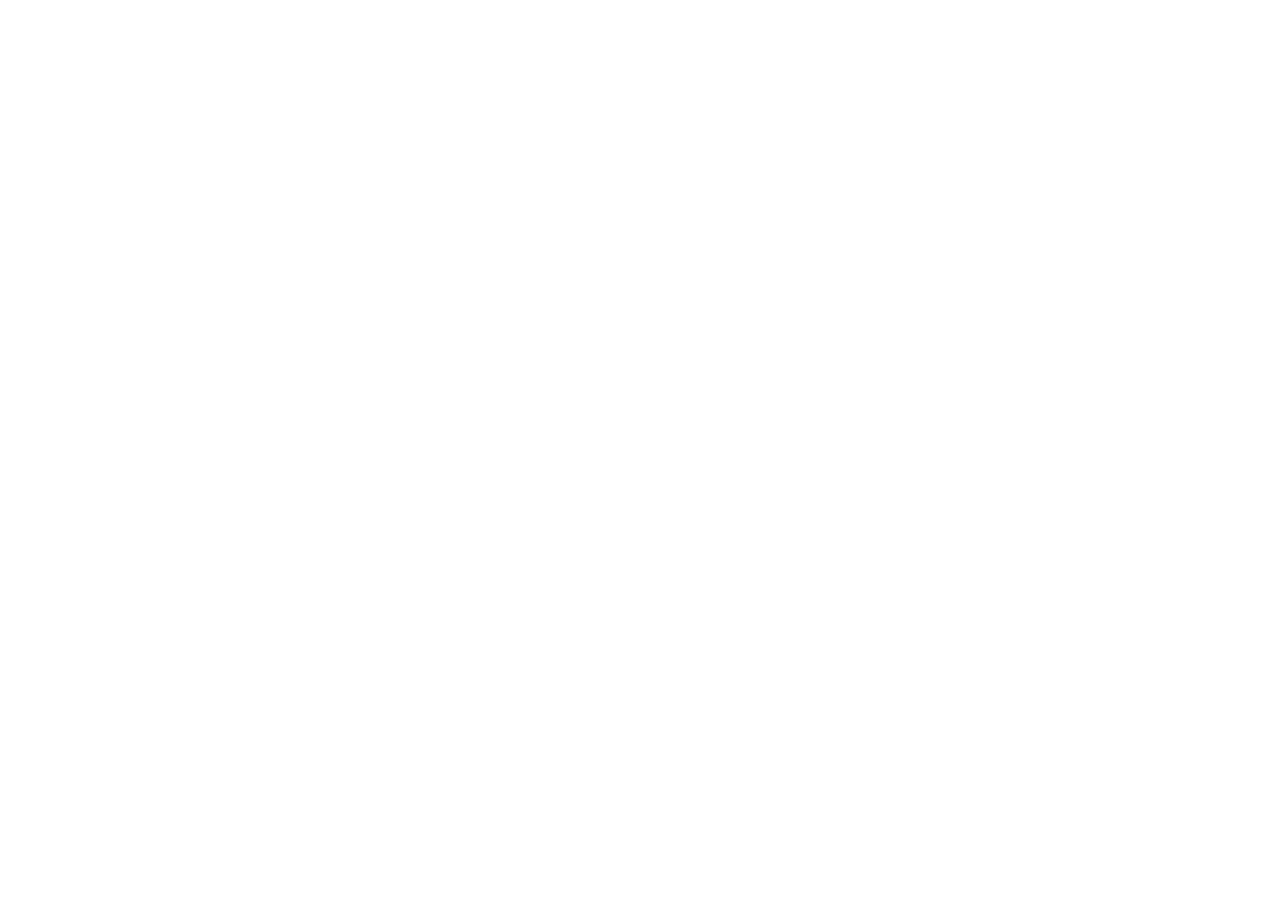
==== index.html @ e9344eed "shmuel" ====
<!DOCTYPE html>
<html lang="en">
<head>
    <meta charset="UTF-8">
    <meta name="viewport" content="width=, initial-scale=1.0">
    <title>Document</title>
    <link rel="stylesheet" href="style.css">
</head>
<body>
    <header>

    </header>
    <div class="container">
        

        
    </div>
    <script src="main.js"></script>
</body>
</html>
---- style.css ----
.card{
    height: 100px;
    width: 100px;
    background-color: aqua;
    margin-top: 5px;
}

.cardFlip{
    background-color: blueviolet;
    height: 100px;
    width: 100px;
    margin-top: 5px;
}
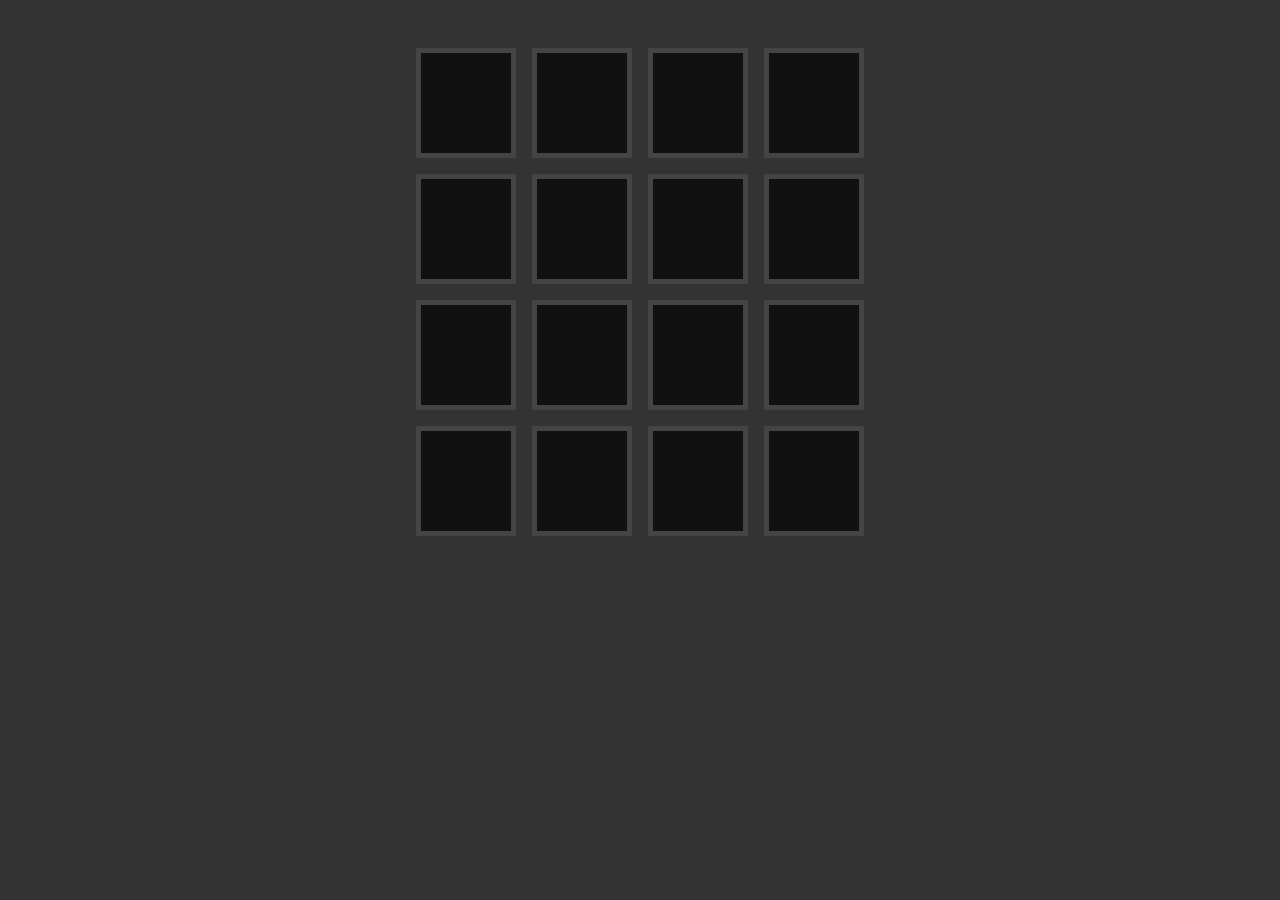
==== commit bdc49afb: "memory bord without features" ====
--- a/index.html
+++ b/index.html
@@ -2,19 +2,17 @@
 <html lang="en">
 <head>
     <meta charset="UTF-8">
-    <meta name="viewport" content="width=, initial-scale=1.0">
+    <meta name="viewport" content="width=device-width, initial-scale=1.0">
     <title>Document</title>
     <link rel="stylesheet" href="style.css">
 </head>
 <body>
-    <header>
-
-    </header>
-    <div class="container">
-        
-
+     
+    <div class="tiles">
         
     </div>
+    
+
     <script src="main.js"></script>
 </body>
 </html>--- a/style.css
+++ b/style.css
@@ -1,13 +1,20 @@
-.card{
-    height: 100px;
-    width: 100px;
-    background-color: aqua;
-    margin-top: 5px;
+body {
+	background: #333333;
+	margin: 0;
 }
 
-.cardFlip{
-    background-color: blueviolet;
-    height: 100px;
-    width: 100px;
-    margin-top: 5px;
-}+.tiles {
+	margin: 48px auto;
+	width: max-content;
+	display: grid;
+	grid-template-columns: repeat(4, 100px);
+	gap: 16px;
+	box-sizing: border-box;
+}
+
+.tile {
+	height: 100px;
+	background: #111111;
+	border: 5px solid #444444;
+	cursor: pointer;
+}
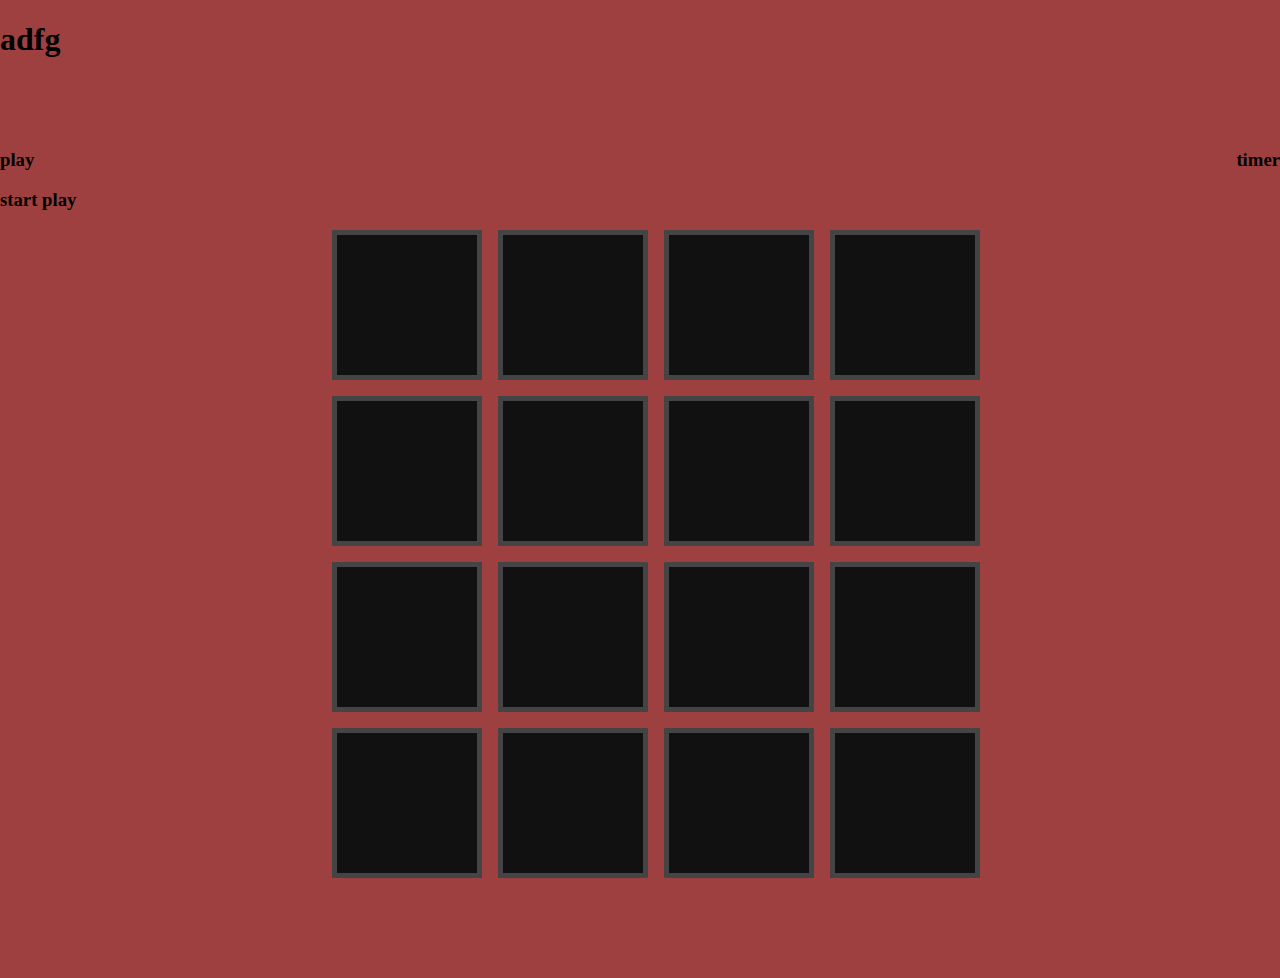
==== commit ec091c6f: "count moves" ====
--- a/index.html
+++ b/index.html
@@ -1,18 +1,39 @@
 <!DOCTYPE html>
 <html lang="en">
+
 <head>
     <meta charset="UTF-8">
     <meta name="viewport" content="width=device-width, initial-scale=1.0">
     <title>Document</title>
     <link rel="stylesheet" href="style.css">
 </head>
+
 <body>
-     
+    <div class="yu"><h1>adfg</h1>
+
+</div>
+    <div class="main">
+    
+    <div class="bord_result">
+       
+        <div id="win">
+            <h3> play</h3>
+        </div>
+        <div id="movs">
+            <h3>start play</h3>
+        </div>
+    </div>
+
+  
     <div class="tiles">
-        
+
     </div>
-    
 
+    <div id="timer">
+        <h3>timer</h3>
+    </div>
+</div>
     <script src="main.js"></script>
 </body>
+
 </html>--- a/style.css
+++ b/style.css
@@ -1,19 +1,27 @@
 body {
-	background: #333333;
+	background: #9f4040;
 	margin: 0;
+	overflow: hidden;
+	width: 100%;
+	display: grid;
+	grid-template-rows:130px 1fr;
+}
+.main{
+	display: flex;
 }
 
 .tiles {
-	margin: 48px auto;
+	/* grid-column:; */
+	margin: 100px auto;
 	width: max-content;
 	display: grid;
-	grid-template-columns: repeat(4, 100px);
+	grid-template-columns: repeat(4, 150px);
 	gap: 16px;
 	box-sizing: border-box;
 }
 
 .tile {
-	height: 100px;
+	height: 140px;
 	background: #111111;
 	border: 5px solid #444444;
 	cursor: pointer;
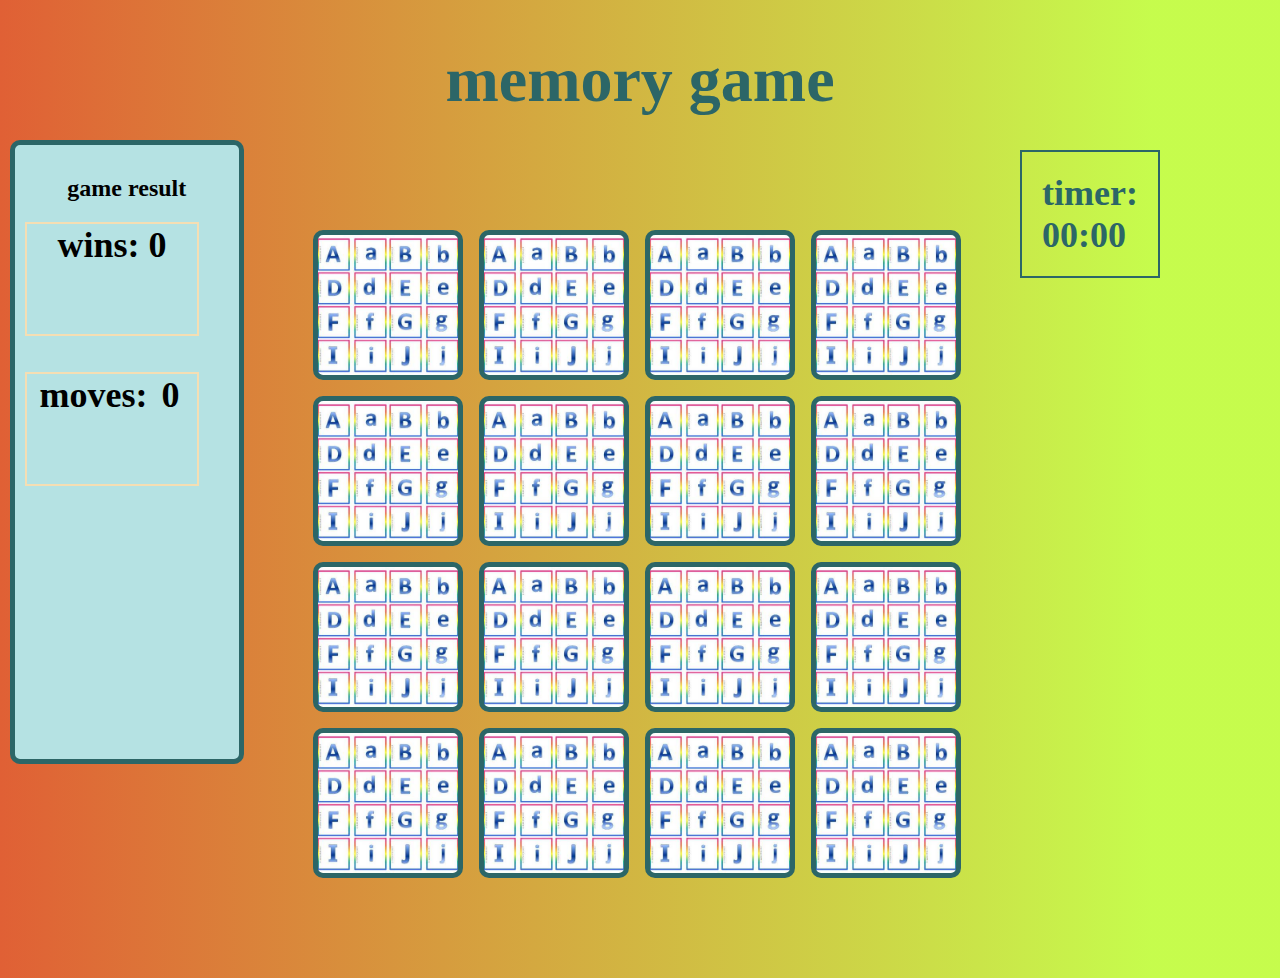
==== commit b9ab1bdd: "present project on Thursday" ====
--- a/index.html
+++ b/index.html
@@ -9,30 +9,35 @@
 </head>
 
 <body>
-    <div class="yu"><h1>adfg</h1>
+    <div class="yu">
+        <h1>memory game</h1>
 
-</div>
+    </div>
     <div class="main">
-    
-    <div class="bord_result">
-       
-        <div id="win">
-            <h3> play</h3>
+
+        <div class="bord_result">
+            <h2>game result</h2>
+            <div  >
+                <h3 class="item-result">wins:<span id="win" > 0</span></h3>
+            </div>
+            <div >
+                <h3 class="item-result">moves:<span id="movs"  > 0</span></h3>
+            </div>
+            <div>
+                <h4 id="gameover" ></h4>
+                 
+            </div>
         </div>
-        <div id="movs">
-            <h3>start play</h3>
+
+
+        <div class="tiles">
+
+        </div>
+
+        <div  class="name_time">
+            <h3 class="item-re"> timer: <br><span id="timer"  > 00:00 </span></h3>
         </div>
     </div>
-
-  
-    <div class="tiles">
-
-    </div>
-
-    <div id="timer">
-        <h3>timer</h3>
-    </div>
-</div>
     <script src="main.js"></script>
 </body>
 
--- a/style.css
+++ b/style.css
@@ -1,10 +1,29 @@
 body {
-	background: #9f4040;
+	background: rgb(224,96,53);
+	background: linear-gradient(90deg, rgba(224,96,53,1) 0%, rgba(196,252,70,0.9640231092436975) 90%);;
 	margin: 0;
 	overflow: hidden;
 	width: 100%;
 	display: grid;
 	grid-template-rows:130px 1fr;
+}
+.home{
+	background: rgb(224,96,53);
+	background: linear-gradient(90deg, rgba(224,96,53,1) 0%, rgba(196,252,70,0.9640231092436975) 90%);;
+	display: grid;
+	grid-template-rows:130px 1fr;
+
+}
+.div{
+	display: grid;
+	grid-template-columns:1fr 1fr;
+	grid-template-rows:1fr 1fr ;
+	color:rgb(44, 102, 103) ;
+	font-size: 50px;
+	text-align: center;
+	width: 100%; 
+	height: 150px; 
+	border: 2px solid (212, 34, 34);
 }
 .main{
 	display: flex;
@@ -12,17 +31,102 @@
 
 .tiles {
 	/* grid-column:; */
+	flex-grow: 2;
 	margin: 100px auto;
 	width: max-content;
 	display: grid;
 	grid-template-columns: repeat(4, 150px);
 	gap: 16px;
 	box-sizing: border-box;
+	justify-content: center;
 }
 
 .tile {
 	height: 140px;
-	background: #111111;
+	background-image:url("/bg.jpg") ;
+	background-size: contain;
+	border-radius: 10px;
+	 
+	border: 5px solid rgb(44, 102, 103);
+	cursor: pointer;
+}
+.bc{
+	height: 140px;
+	background-color: antiquewhite ;
+	background-size: contain;
+	 
+	
 	border: 5px solid #444444;
 	cursor: pointer;
 }
+
+#timer{
+	flex-grow: 1;
+}
+
+.bord_result{
+	background-color: rgb(181, 226, 227) ;
+	flex-grow: 0.5;
+	border: 5px solid rgb(44, 102, 103);
+	padding: 10px;
+	margin:  10px;
+	border-radius: 10px;
+	height: 70%;
+	
+ 
+}
+
+.bord_result div{
+	 
+	margin: auto;
+}
+
+#win{
+	
+}
+h1 {
+	text-align: center;
+	color: rgb(44, 102, 103);
+	font-size: 64px;
+}
+
+#movs{
+	margin: 5px;
+}
+.item-result{
+	border: 2px solid wheat;
+	text-align: center;
+	width: 170px;
+	height: 110px;
+	
+}
+
+h2{
+	font-size: px;
+	text-align: center;
+	
+}
+
+h3{
+	font-size: 36px;
+	margin-top: 20px;
+}
+
+h4{
+	font-size: 36px;
+	margin-top: 20px;
+
+}
+.name_time{
+	margin-right: 120px;
+	
+	 
+}
+ 
+.item-re{
+	color: rgb(44, 102, 103);
+	border: 2px solid rgb(44, 102, 103);
+	padding: 20px;
+}
+
+ 
